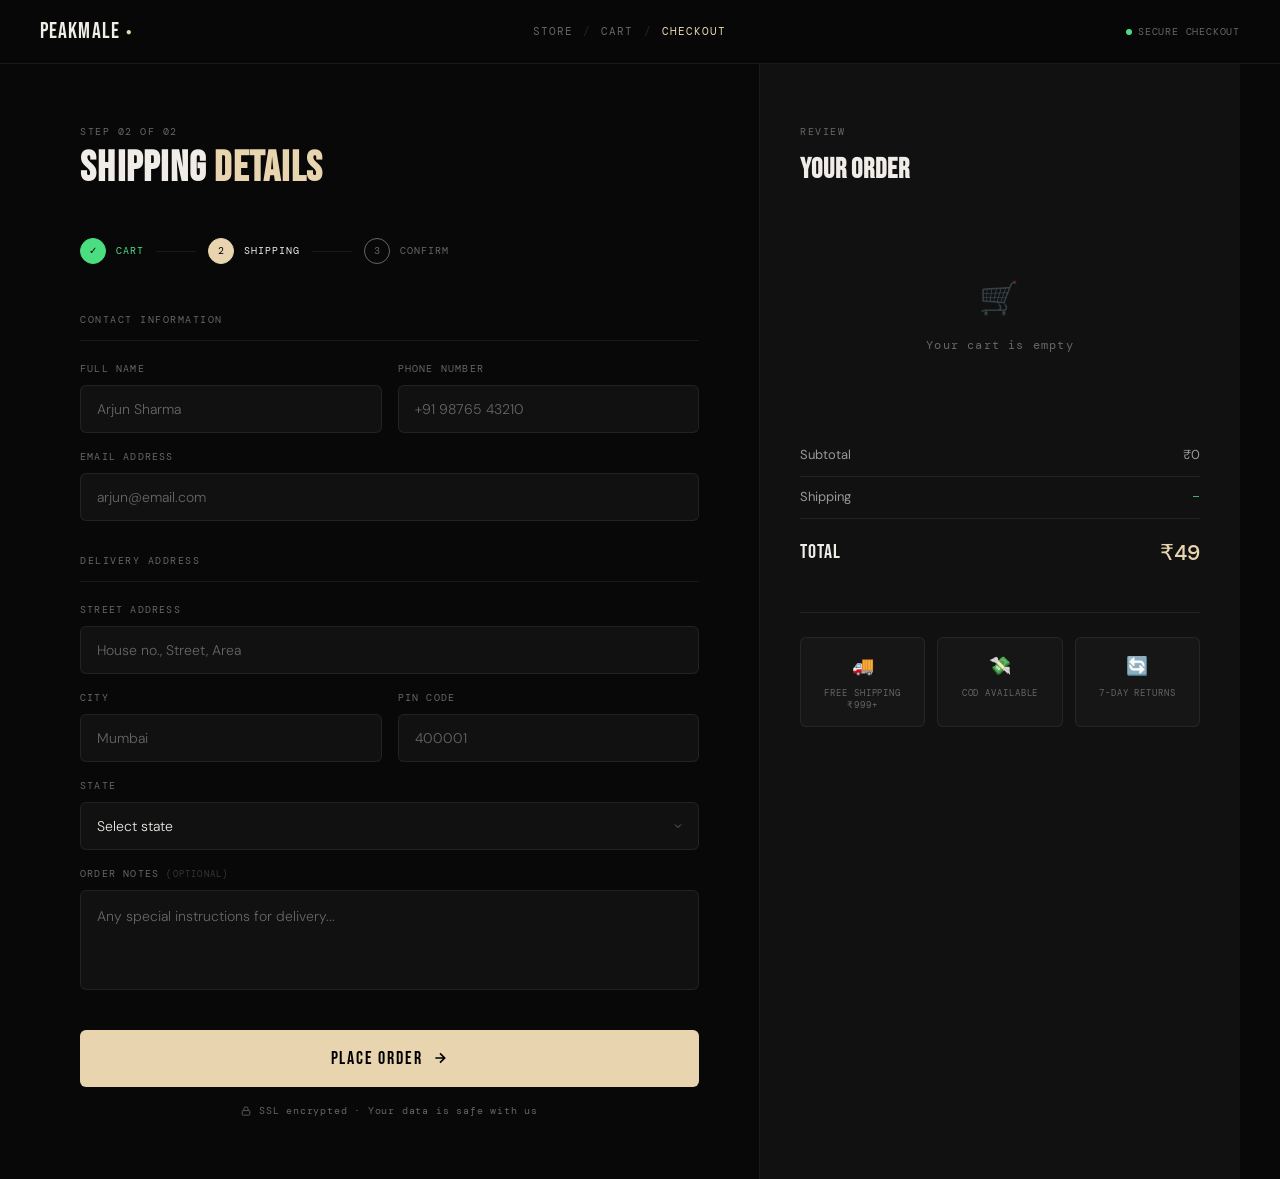
==== checkout.html @ fe7d2243 "Add files via upload" ====
<!DOCTYPE html>
<html lang="en">
<head>
<meta charset="UTF-8">
<meta name="viewport" content="width=device-width, initial-scale=1.0">
<title>Checkout | PEAKMALE</title>
<link rel="preconnect" href="https://fonts.googleapis.com">
<link rel="preconnect" href="https://fonts.gstatic.com" crossorigin>
<link href="https://fonts.googleapis.com/css2?family=Bebas+Neue&family=DM+Sans:wght@300;400;500&family=DM+Mono:wght@400;500&display=swap" rel="stylesheet">

<style>
  *, *::before, *::after { box-sizing: border-box; margin: 0; padding: 0; }

  :root {
    --bg: #080808;
    --surface: #111111;
    --surface-2: #161616;
    --border: rgba(255,255,255,0.07);
    --border-hover: rgba(255,255,255,0.15);
    --accent: #e8d5b0;
    --accent-dim: rgba(232,213,176,0.12);
    --text: #f0ede8;
    --text-muted: #666;
    --text-dim: #999;
    --success: #4ade80;
    --mono: 'DM Mono', monospace;
    --sans: 'DM Sans', sans-serif;
    --display: 'Bebas Neue', sans-serif;
  }

  html { scroll-behavior: smooth; }

  body {
    font-family: var(--sans);
    background: var(--bg);
    color: var(--text);
    min-height: 100vh;
    line-height: 1.6;
  }

  /* ── NAV ── */
  .nav {
    position: fixed;
    top: 0; left: 0; right: 0;
    z-index: 100;
    display: flex;
    align-items: center;
    justify-content: space-between;
    padding: 0 40px;
    height: 64px;
    border-bottom: 1px solid var(--border);
    background: rgba(8,8,8,0.9);
    backdrop-filter: blur(20px);
  }

  .nav-logo {
    font-family: var(--display);
    font-size: 22px;
    letter-spacing: 0.05em;
    color: var(--text);
    text-decoration: none;
    display: flex;
    align-items: center;
    gap: 6px;
  }

  .nav-logo span { color: var(--accent); font-size: 10px; }

  .nav-breadcrumb {
    font-family: var(--mono);
    font-size: 11px;
    color: var(--text-muted);
    letter-spacing: 0.1em;
    text-transform: uppercase;
    display: flex;
    align-items: center;
    gap: 10px;
  }

  .nav-breadcrumb a {
    color: var(--text-muted);
    text-decoration: none;
    transition: color 0.2s;
  }

  .nav-breadcrumb a:hover { color: var(--text); }
  .nav-breadcrumb .sep { opacity: 0.3; }
  .nav-breadcrumb .current { color: var(--accent); }

  .nav-secure {
    display: flex;
    align-items: center;
    gap: 6px;
    font-family: var(--mono);
    font-size: 10px;
    color: var(--text-muted);
    letter-spacing: 0.08em;
  }

  .secure-dot {
    width: 6px; height: 6px;
    border-radius: 50%;
    background: var(--success);
    animation: pulse-dot 2s infinite;
  }

  @keyframes pulse-dot {
    0%, 100% { opacity: 1; }
    50% { opacity: 0.4; }
  }

  /* ── LAYOUT ── */
  .page {
    min-height: 100vh;
    padding: 64px 0 0;
    display: grid;
    grid-template-columns: 1fr 480px;
    grid-template-rows: 1fr;
    max-width: 1200px;
    margin: 0 auto;
  }

  /* ── LEFT: FORM ── */
  .form-panel {
    padding: 60px 60px 60px 40px;
    border-right: 1px solid var(--border);
    animation: slideUp 0.5s ease both;
  }

  @keyframes slideUp {
    from { opacity: 0; transform: translateY(16px); }
    to   { opacity: 1; transform: translateY(0); }
  }

  .panel-eyebrow {
    font-family: var(--mono);
    font-size: 10px;
    letter-spacing: 0.15em;
    color: var(--text-muted);
    text-transform: uppercase;
    margin-bottom: 8px;
  }

  .panel-title {
    font-family: var(--display);
    font-size: 42px;
    letter-spacing: 0.03em;
    color: var(--text);
    margin-bottom: 48px;
    line-height: 1;
  }

  .panel-title span { color: var(--accent); }

  /* Steps */
  .steps {
    display: flex;
    align-items: center;
    gap: 0;
    margin-bottom: 48px;
  }

  .step {
    display: flex;
    align-items: center;
    gap: 10px;
    font-family: var(--mono);
    font-size: 10px;
    letter-spacing: 0.1em;
    color: var(--text-muted);
    text-transform: uppercase;
  }

  .step.active { color: var(--text); }
  .step.done { color: var(--success); }

  .step-num {
    width: 26px; height: 26px;
    border-radius: 50%;
    border: 1px solid currentColor;
    display: flex; align-items: center; justify-content: center;
    font-size: 10px;
    flex-shrink: 0;
    transition: all 0.3s;
  }

  .step.active .step-num {
    background: var(--accent);
    border-color: var(--accent);
    color: #000;
  }

  .step.done .step-num {
    background: var(--success);
    border-color: var(--success);
    color: #000;
  }

  .step-connector {
    width: 40px;
    height: 1px;
    background: var(--border);
    margin: 0 12px;
  }

  /* Form fields */
  .field-group {
    margin-bottom: 32px;
  }

  .field-group-title {
    font-family: var(--mono);
    font-size: 10px;
    letter-spacing: 0.15em;
    text-transform: uppercase;
    color: var(--text-muted);
    margin-bottom: 20px;
    padding-bottom: 12px;
    border-bottom: 1px solid var(--border);
  }

  .field-row {
    display: grid;
    grid-template-columns: 1fr 1fr;
    gap: 16px;
  }

  .field {
    position: relative;
    margin-bottom: 16px;
  }

  .field label {
    display: block;
    font-family: var(--mono);
    font-size: 10px;
    letter-spacing: 0.12em;
    text-transform: uppercase;
    color: var(--text-muted);
    margin-bottom: 8px;
    transition: color 0.2s;
  }

  .field:focus-within label { color: var(--accent); }

  .field input,
  .field textarea,
  .field select {
    width: 100%;
    padding: 14px 16px;
    background: var(--surface);
    border: 1px solid var(--border);
    border-radius: 6px;
    color: var(--text);
    font-family: var(--sans);
    font-size: 14px;
    font-weight: 300;
    outline: none;
    transition: border-color 0.2s, background 0.2s;
    -webkit-appearance: none;
    appearance: none;
  }

  .field input::placeholder,
  .field textarea::placeholder { color: var(--text-muted); }

  .field input:focus,
  .field textarea:focus,
  .field select:focus {
    border-color: var(--accent);
    background: var(--surface-2);
  }

  .field textarea {
    resize: none;
    height: 100px;
    line-height: 1.6;
  }

  .field select {
    background-image: url("data:image/svg+xml,%3Csvg xmlns='http://www.w3.org/2000/svg' width='12' height='12' fill='none' stroke='%23666' stroke-width='2' viewBox='0 0 24 24'%3E%3Cpath d='M6 9l6 6 6-6'/%3E%3C/svg%3E");
    background-repeat: no-repeat;
    background-position: right 14px center;
    cursor: pointer;
  }

  /* Hidden inputs */
  input[type="hidden"] { display: none; }

  /* Submit button */
  .submit-btn {
    width: 100%;
    padding: 18px;
    background: var(--accent);
    border: none;
    border-radius: 6px;
    color: #000;
    font-family: var(--display);
    font-size: 18px;
    letter-spacing: 0.1em;
    cursor: pointer;
    transition: opacity 0.2s, transform 0.15s;
    display: flex;
    align-items: center;
    justify-content: center;
    gap: 10px;
    margin-top: 8px;
  }

  .submit-btn:hover { opacity: 0.9; transform: translateY(-1px); }
  .submit-btn:active { transform: translateY(0); }

  .submit-btn svg { flex-shrink: 0; }

  .form-note {
    margin-top: 16px;
    text-align: center;
    font-family: var(--mono);
    font-size: 10px;
    color: var(--text-muted);
    letter-spacing: 0.08em;
    display: flex;
    align-items: center;
    justify-content: center;
    gap: 8px;
  }

  /* ── RIGHT: SUMMARY ── */
  .summary-panel {
    background: var(--surface);
    padding: 60px 40px;
    animation: slideUp 0.5s 0.1s ease both;
  }

  .summary-eyebrow {
    font-family: var(--mono);
    font-size: 10px;
    letter-spacing: 0.15em;
    color: var(--text-muted);
    text-transform: uppercase;
    margin-bottom: 8px;
  }

  .summary-heading {
    font-family: var(--display);
    font-size: 28px;
    letter-spacing: 0.03em;
    margin-bottom: 32px;
    color: var(--text);
  }

  /* Items */
  .order-items { margin-bottom: 32px; }

  .empty-cart {
    text-align: center;
    padding: 48px 0;
    color: var(--text-muted);
    font-family: var(--mono);
    font-size: 12px;
    letter-spacing: 0.1em;
  }

  .empty-cart .empty-icon {
    font-size: 32px;
    display: block;
    margin-bottom: 12px;
    opacity: 0.3;
  }

  .order-item {
    display: flex;
    align-items: center;
    gap: 14px;
    padding: 16px 0;
    border-bottom: 1px solid var(--border);
    animation: fadeIn 0.3s ease both;
  }

  @keyframes fadeIn {
    from { opacity: 0; }
    to { opacity: 1; }
  }

  .item-thumb {
    width: 48px; height: 48px;
    border-radius: 6px;
    background: var(--surface-2);
    border: 1px solid var(--border);
    display: flex;
    align-items: center;
    justify-content: center;
    font-size: 20px;
    flex-shrink: 0;
    overflow: hidden;
  }

  .item-thumb img { width: 100%; height: 100%; object-fit: cover; }

  .item-info { flex: 1; min-width: 0; }

  .item-name {
    font-size: 13px;
    font-weight: 500;
    color: var(--text);
    white-space: nowrap;
    overflow: hidden;
    text-overflow: ellipsis;
    margin-bottom: 2px;
  }

  .item-qty {
    font-family: var(--mono);
    font-size: 11px;
    color: var(--text-muted);
  }

  .item-price {
    font-family: var(--mono);
    font-size: 13px;
    color: var(--text);
    font-weight: 500;
    flex-shrink: 0;
  }

  /* Pricing breakdown */
  .price-breakdown {
    margin-bottom: 24px;
  }

  .price-row {
    display: flex;
    justify-content: space-between;
    align-items: center;
    padding: 10px 0;
    font-size: 13px;
    color: var(--text-dim);
    border-bottom: 1px solid var(--border);
  }

  .price-row:last-child { border-bottom: none; }

  .price-row.total {
    color: var(--text);
    font-weight: 500;
    padding-top: 16px;
  }

  .price-row.total .price-label {
    font-family: var(--display);
    font-size: 20px;
    letter-spacing: 0.05em;
  }

  .price-row.total .price-val {
    font-family: var(--mono);
    font-size: 22px;
    color: var(--accent);
  }

  .free-tag {
    font-family: var(--mono);
    font-size: 10px;
    color: var(--success);
    letter-spacing: 0.08em;
  }

  /* Trust badges */
  .trust-strip {
    display: grid;
    grid-template-columns: repeat(3, 1fr);
    gap: 12px;
    margin-top: 32px;
    padding-top: 24px;
    border-top: 1px solid var(--border);
  }

  .trust-item {
    text-align: center;
    padding: 14px 8px;
    border-radius: 6px;
    background: var(--surface-2);
    border: 1px solid var(--border);
  }

  .trust-icon {
    font-size: 18px;
    display: block;
    margin-bottom: 6px;
  }

  .trust-label {
    font-family: var(--mono);
    font-size: 9px;
    color: var(--text-muted);
    letter-spacing: 0.1em;
    text-transform: uppercase;
    line-height: 1.4;
  }

  /* Scrollbar */
  ::-webkit-scrollbar { width: 4px; }
  ::-webkit-scrollbar-track { background: transparent; }
  ::-webkit-scrollbar-thumb { background: var(--border-hover); border-radius: 2px; }

  /* ── RESPONSIVE ── */
  @media (max-width: 900px) {
    .page {
      grid-template-columns: 1fr;
      grid-template-rows: auto auto;
    }

    .form-panel {
      padding: 40px 24px;
      border-right: none;
      border-bottom: 1px solid var(--border);
    }

    .summary-panel {
      padding: 40px 24px;
    }

    .nav { padding: 0 24px; }
    .nav-breadcrumb { display: none; }
  }

  @media (max-width: 480px) {
    .field-row { grid-template-columns: 1fr; }
    .panel-title { font-size: 32px; }
    .trust-strip { grid-template-columns: repeat(3, 1fr); gap: 8px; }
  }
</style>
</head>

<body>

<!-- NAV -->
<nav class="nav">
  <a href="index.html" class="nav-logo">PEAKMALE <span>●</span></a>

  <div class="nav-breadcrumb">
    <a href="index.html">Store</a>
    <span class="sep">/</span>
    <a href="#">Cart</a>
    <span class="sep">/</span>
    <span class="current">Checkout</span>
  </div>

  <div class="nav-secure">
    <div class="secure-dot"></div>
    SECURE CHECKOUT
  </div>
</nav>

<!-- PAGE -->
<div class="page">

  <!-- FORM PANEL -->
  <div class="form-panel">

    <div class="panel-eyebrow">Step 02 of 02</div>
    <h1 class="panel-title">SHIPPING <span>DETAILS</span></h1>

    <!-- Steps indicator -->
    <div class="steps">
      <div class="step done">
        <div class="step-num">✓</div>
        <span>Cart</span>
      </div>
      <div class="step-connector"></div>
      <div class="step active">
        <div class="step-num">2</div>
        <span>Shipping</span>
      </div>
      <div class="step-connector"></div>
      <div class="step">
        <div class="step-num">3</div>
        <span>Confirm</span>
      </div>
    </div>

    <form action="https://formspree.io/f/xzdjdejd" method="POST">

      <!-- Contact -->
      <div class="field-group">
        <div class="field-group-title">Contact Information</div>

        <div class="field-row">
          <div class="field">
            <label for="name">Full Name</label>
            <input type="text" id="name" name="name" placeholder="Arjun Sharma" required>
          </div>
          <div class="field">
            <label for="phone">Phone Number</label>
            <input type="tel" id="phone" name="phone" placeholder="+91 98765 43210" required>
          </div>
        </div>

        <div class="field">
          <label for="email">Email Address</label>
          <input type="email" id="email" name="email" placeholder="arjun@email.com" required>
        </div>
      </div>

      <!-- Shipping -->
      <div class="field-group">
        <div class="field-group-title">Delivery Address</div>

        <div class="field">
          <label for="address">Street Address</label>
          <input type="text" id="address" name="address_line" placeholder="House no., Street, Area" required>
        </div>

        <div class="field-row">
          <div class="field">
            <label for="city">City</label>
            <input type="text" id="city" name="city" placeholder="Mumbai" required>
          </div>
          <div class="field">
            <label for="pincode">PIN Code</label>
            <input type="text" id="pincode" name="pincode" placeholder="400001" maxlength="6" required>
          </div>
        </div>

        <div class="field">
          <label for="state">State</label>
          <select id="state" name="state" required>
            <option value="" disabled selected>Select state</option>
            <option>Andhra Pradesh</option><option>Arunachal Pradesh</option>
            <option>Assam</option><option>Bihar</option><option>Chhattisgarh</option>
            <option>Goa</option><option>Gujarat</option><option>Haryana</option>
            <option>Himachal Pradesh</option><option>Jharkhand</option>
            <option>Karnataka</option><option>Kerala</option><option>Madhya Pradesh</option>
            <option>Maharashtra</option><option>Manipur</option><option>Meghalaya</option>
            <option>Mizoram</option><option>Nagaland</option><option>Odisha</option>
            <option>Punjab</option><option>Rajasthan</option><option>Sikkim</option>
            <option>Tamil Nadu</option><option>Telangana</option><option>Tripura</option>
            <option>Uttar Pradesh</option><option>Uttarakhand</option>
            <option>West Bengal</option><option>Delhi</option>
          </select>
        </div>

        <div class="field">
          <label for="notes">Order Notes <span style="font-size:9px;opacity:0.5">(Optional)</span></label>
          <textarea id="notes" name="notes" placeholder="Any special instructions for delivery..."></textarea>
        </div>
      </div>

      <!-- Hidden order data -->
      <input type="hidden" name="order" id="orderData">
      <input type="hidden" name="total" id="orderTotal">

      <button type="submit" class="submit-btn">
        Place Order
        <svg width="16" height="16" viewBox="0 0 24 24" fill="none" stroke="currentColor" stroke-width="2.5">
          <path d="M5 12h14M12 5l7 7-7 7"/>
        </svg>
      </button>

      <p class="form-note">
        <svg width="10" height="10" viewBox="0 0 24 24" fill="none" stroke="currentColor" stroke-width="2">
          <rect x="3" y="11" width="18" height="11" rx="2"/><path d="M7 11V7a5 5 0 0110 0v4"/>
        </svg>
        SSL encrypted · Your data is safe with us
      </p>

    </form>
  </div>

  <!-- SUMMARY PANEL -->
  <div class="summary-panel">

    <div class="summary-eyebrow">Review</div>
    <h2 class="summary-heading">YOUR ORDER</h2>

    <div class="order-items" id="orderItems">
      <div class="empty-cart">
        <span class="empty-icon">🛒</span>
        Loading your items...
      </div>
    </div>

    <div class="price-breakdown">
      <div class="price-row">
        <span class="price-label">Subtotal</span>
        <span class="price-val" id="subtotalPrice">₹0</span>
      </div>
      <div class="price-row">
        <span class="price-label">Shipping</span>
        <span class="free-tag" id="shippingLabel">—</span>
      </div>
      <div class="price-row total">
        <span class="price-label">TOTAL</span>
        <span class="price-val" id="totalPrice">₹0</span>
      </div>
    </div>

    <div class="trust-strip">
      <div class="trust-item">
        <span class="trust-icon">🚚</span>
        <div class="trust-label">Free Shipping ₹999+</div>
      </div>
      <div class="trust-item">
        <span class="trust-icon">💸</span>
        <div class="trust-label">COD Available</div>
      </div>
      <div class="trust-item">
        <span class="trust-icon">🔄</span>
        <div class="trust-label">7-Day Returns</div>
      </div>
    </div>

  </div>
</div>


<script>
  const cart = JSON.parse(localStorage.getItem("peakmale_cart")) || [];

  const orderItemsEl = document.getElementById("orderItems");
  const subtotalPriceEl = document.getElementById("subtotalPrice");
  const totalPriceEl = document.getElementById("totalPrice");
  const shippingLabelEl = document.getElementById("shippingLabel");

  const EMOJIS = { gaming: "⚔️", cars: "🏎️", default: "📦" };

  let orderText = "";
  let total = 0;

  if (cart.length === 0) {
    orderItemsEl.innerHTML = `
      <div class="empty-cart">
        <span class="empty-icon">🛒</span>
        Your cart is empty
      </div>`;
  } else {
    orderItemsEl.innerHTML = "";

    cart.forEach((item, i) => {
      const itemTotal = item.price * item.qty;
      total += itemTotal;
      orderText += `${item.name} x ${item.qty} — ₹${itemTotal}\n`;

      const div = document.createElement("div");
      div.className = "order-item";
      div.style.animationDelay = `${i * 0.06}s`;

      const emoji = EMOJIS[item.category] || EMOJIS.default;

      div.innerHTML = `
        <div class="item-thumb">${emoji}</div>
        <div class="item-info">
          <div class="item-name">${item.name}</div>
          <div class="item-qty">Qty: ${item.qty}</div>
        </div>
        <div class="item-price">₹${itemTotal.toLocaleString('en-IN')}</div>
      `;

      orderItemsEl.appendChild(div);
    });
  }

  const fmtINR = n => n.toLocaleString('en-IN');
  const shipping = total >= 999 ? 0 : 49;

  subtotalPriceEl.textContent = `₹${fmtINR(total)}`;
  totalPriceEl.textContent = `₹${fmtINR(total + shipping)}`;

  if (total === 0) {
    shippingLabelEl.textContent = "—";
  } else if (shipping === 0) {
    shippingLabelEl.textContent = "FREE";
    shippingLabelEl.style.color = "var(--success)";
  } else {
    shippingLabelEl.textContent = `₹${shipping}`;
    shippingLabelEl.style.color = "var(--text-dim)";
    shippingLabelEl.classList.remove("free-tag");
    shippingLabelEl.style.fontSize = "13px";
  }

  document.getElementById("orderData").value = orderText;
  document.getElementById("orderTotal").value = `₹${fmtINR(total + shipping)}`;
</script>

</body>
</html>
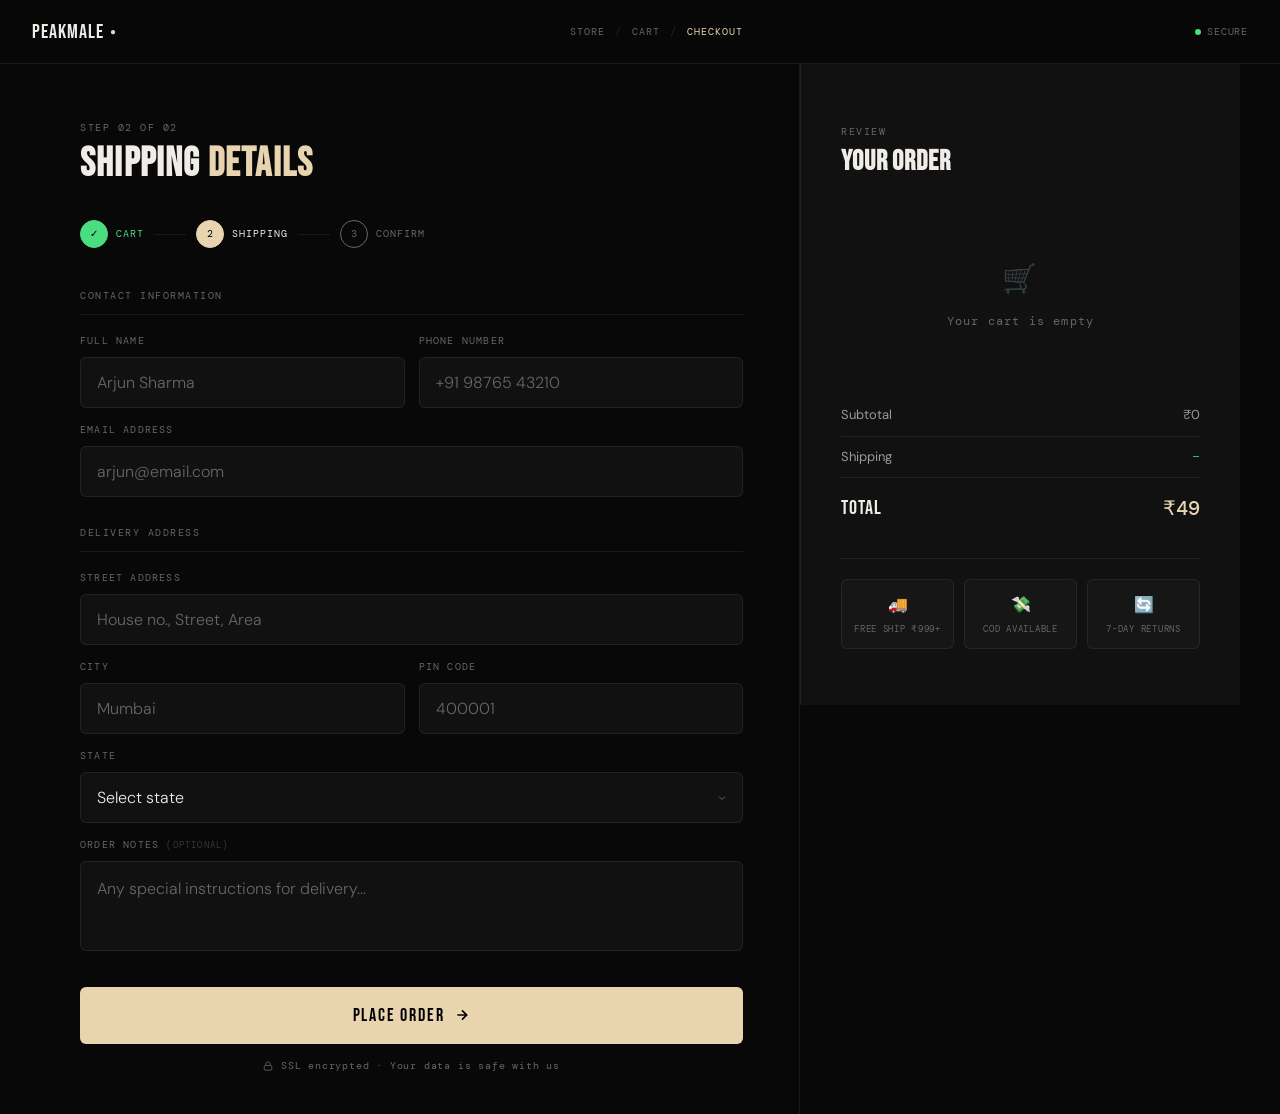
==== commit c8cdd7e5: "mobile-opt" ====
--- a/checkout.html
+++ b/checkout.html
@@ -1,535 +1,619 @@
 <!DOCTYPE html>
 <html lang="en">
 <head>
-<meta charset="UTF-8">
-<meta name="viewport" content="width=device-width, initial-scale=1.0">
-<title>Checkout | PEAKMALE</title>
-<link rel="preconnect" href="https://fonts.googleapis.com">
-<link rel="preconnect" href="https://fonts.gstatic.com" crossorigin>
-<link href="https://fonts.googleapis.com/css2?family=Bebas+Neue&family=DM+Sans:wght@300;400;500&family=DM+Mono:wght@400;500&display=swap" rel="stylesheet">
-
-<style>
-  *, *::before, *::after { box-sizing: border-box; margin: 0; padding: 0; }
-
-  :root {
-    --bg: #080808;
-    --surface: #111111;
-    --surface-2: #161616;
-    --border: rgba(255,255,255,0.07);
-    --border-hover: rgba(255,255,255,0.15);
-    --accent: #e8d5b0;
-    --accent-dim: rgba(232,213,176,0.12);
-    --text: #f0ede8;
-    --text-muted: #666;
-    --text-dim: #999;
-    --success: #4ade80;
-    --mono: 'DM Mono', monospace;
-    --sans: 'DM Sans', sans-serif;
-    --display: 'Bebas Neue', sans-serif;
-  }
-
-  html { scroll-behavior: smooth; }
-
-  body {
-    font-family: var(--sans);
-    background: var(--bg);
-    color: var(--text);
-    min-height: 100vh;
-    line-height: 1.6;
-  }
-
-  /* ── NAV ── */
-  .nav {
-    position: fixed;
-    top: 0; left: 0; right: 0;
-    z-index: 100;
-    display: flex;
-    align-items: center;
-    justify-content: space-between;
-    padding: 0 40px;
-    height: 64px;
-    border-bottom: 1px solid var(--border);
-    background: rgba(8,8,8,0.9);
-    backdrop-filter: blur(20px);
-  }
-
-  .nav-logo {
-    font-family: var(--display);
-    font-size: 22px;
-    letter-spacing: 0.05em;
-    color: var(--text);
-    text-decoration: none;
-    display: flex;
-    align-items: center;
-    gap: 6px;
-  }
-
-  .nav-logo span { color: var(--accent); font-size: 10px; }
-
-  .nav-breadcrumb {
-    font-family: var(--mono);
-    font-size: 11px;
-    color: var(--text-muted);
-    letter-spacing: 0.1em;
-    text-transform: uppercase;
-    display: flex;
-    align-items: center;
-    gap: 10px;
-  }
-
-  .nav-breadcrumb a {
-    color: var(--text-muted);
-    text-decoration: none;
-    transition: color 0.2s;
-  }
-
-  .nav-breadcrumb a:hover { color: var(--text); }
-  .nav-breadcrumb .sep { opacity: 0.3; }
-  .nav-breadcrumb .current { color: var(--accent); }
-
-  .nav-secure {
-    display: flex;
-    align-items: center;
-    gap: 6px;
-    font-family: var(--mono);
-    font-size: 10px;
-    color: var(--text-muted);
-    letter-spacing: 0.08em;
-  }
-
-  .secure-dot {
-    width: 6px; height: 6px;
-    border-radius: 50%;
-    background: var(--success);
-    animation: pulse-dot 2s infinite;
-  }
-
-  @keyframes pulse-dot {
-    0%, 100% { opacity: 1; }
-    50% { opacity: 0.4; }
-  }
-
-  /* ── LAYOUT ── */
-  .page {
-    min-height: 100vh;
-    padding: 64px 0 0;
-    display: grid;
-    grid-template-columns: 1fr 480px;
-    grid-template-rows: 1fr;
-    max-width: 1200px;
-    margin: 0 auto;
-  }
-
-  /* ── LEFT: FORM ── */
-  .form-panel {
-    padding: 60px 60px 60px 40px;
-    border-right: 1px solid var(--border);
-    animation: slideUp 0.5s ease both;
-  }
-
-  @keyframes slideUp {
-    from { opacity: 0; transform: translateY(16px); }
-    to   { opacity: 1; transform: translateY(0); }
-  }
-
-  .panel-eyebrow {
-    font-family: var(--mono);
-    font-size: 10px;
-    letter-spacing: 0.15em;
-    color: var(--text-muted);
-    text-transform: uppercase;
-    margin-bottom: 8px;
-  }
-
-  .panel-title {
-    font-family: var(--display);
-    font-size: 42px;
-    letter-spacing: 0.03em;
-    color: var(--text);
-    margin-bottom: 48px;
-    line-height: 1;
-  }
-
-  .panel-title span { color: var(--accent); }
-
-  /* Steps */
-  .steps {
-    display: flex;
-    align-items: center;
-    gap: 0;
-    margin-bottom: 48px;
-  }
-
-  .step {
-    display: flex;
-    align-items: center;
-    gap: 10px;
-    font-family: var(--mono);
-    font-size: 10px;
-    letter-spacing: 0.1em;
-    color: var(--text-muted);
-    text-transform: uppercase;
-  }
-
-  .step.active { color: var(--text); }
-  .step.done { color: var(--success); }
-
-  .step-num {
-    width: 26px; height: 26px;
-    border-radius: 50%;
-    border: 1px solid currentColor;
-    display: flex; align-items: center; justify-content: center;
-    font-size: 10px;
-    flex-shrink: 0;
-    transition: all 0.3s;
-  }
-
-  .step.active .step-num {
-    background: var(--accent);
-    border-color: var(--accent);
-    color: #000;
-  }
-
-  .step.done .step-num {
-    background: var(--success);
-    border-color: var(--success);
-    color: #000;
-  }
-
-  .step-connector {
-    width: 40px;
-    height: 1px;
-    background: var(--border);
-    margin: 0 12px;
-  }
-
-  /* Form fields */
-  .field-group {
-    margin-bottom: 32px;
-  }
-
-  .field-group-title {
-    font-family: var(--mono);
-    font-size: 10px;
-    letter-spacing: 0.15em;
-    text-transform: uppercase;
-    color: var(--text-muted);
-    margin-bottom: 20px;
-    padding-bottom: 12px;
-    border-bottom: 1px solid var(--border);
-  }
-
-  .field-row {
-    display: grid;
-    grid-template-columns: 1fr 1fr;
-    gap: 16px;
-  }
-
-  .field {
-    position: relative;
-    margin-bottom: 16px;
-  }
-
-  .field label {
-    display: block;
-    font-family: var(--mono);
-    font-size: 10px;
-    letter-spacing: 0.12em;
-    text-transform: uppercase;
-    color: var(--text-muted);
-    margin-bottom: 8px;
-    transition: color 0.2s;
-  }
-
-  .field:focus-within label { color: var(--accent); }
-
-  .field input,
-  .field textarea,
-  .field select {
-    width: 100%;
-    padding: 14px 16px;
-    background: var(--surface);
-    border: 1px solid var(--border);
-    border-radius: 6px;
-    color: var(--text);
-    font-family: var(--sans);
-    font-size: 14px;
-    font-weight: 300;
-    outline: none;
-    transition: border-color 0.2s, background 0.2s;
-    -webkit-appearance: none;
-    appearance: none;
-  }
-
-  .field input::placeholder,
-  .field textarea::placeholder { color: var(--text-muted); }
-
-  .field input:focus,
-  .field textarea:focus,
-  .field select:focus {
-    border-color: var(--accent);
-    background: var(--surface-2);
-  }
-
-  .field textarea {
-    resize: none;
-    height: 100px;
-    line-height: 1.6;
-  }
-
-  .field select {
-    background-image: url("data:image/svg+xml,%3Csvg xmlns='http://www.w3.org/2000/svg' width='12' height='12' fill='none' stroke='%23666' stroke-width='2' viewBox='0 0 24 24'%3E%3Cpath d='M6 9l6 6 6-6'/%3E%3C/svg%3E");
-    background-repeat: no-repeat;
-    background-position: right 14px center;
-    cursor: pointer;
-  }
-
-  /* Hidden inputs */
-  input[type="hidden"] { display: none; }
-
-  /* Submit button */
-  .submit-btn {
-    width: 100%;
-    padding: 18px;
-    background: var(--accent);
-    border: none;
-    border-radius: 6px;
-    color: #000;
-    font-family: var(--display);
-    font-size: 18px;
-    letter-spacing: 0.1em;
-    cursor: pointer;
-    transition: opacity 0.2s, transform 0.15s;
-    display: flex;
-    align-items: center;
-    justify-content: center;
-    gap: 10px;
-    margin-top: 8px;
-  }
-
-  .submit-btn:hover { opacity: 0.9; transform: translateY(-1px); }
-  .submit-btn:active { transform: translateY(0); }
-
-  .submit-btn svg { flex-shrink: 0; }
-
-  .form-note {
-    margin-top: 16px;
-    text-align: center;
-    font-family: var(--mono);
-    font-size: 10px;
-    color: var(--text-muted);
-    letter-spacing: 0.08em;
-    display: flex;
-    align-items: center;
-    justify-content: center;
-    gap: 8px;
-  }
-
-  /* ── RIGHT: SUMMARY ── */
-  .summary-panel {
-    background: var(--surface);
-    padding: 60px 40px;
-    animation: slideUp 0.5s 0.1s ease both;
-  }
-
-  .summary-eyebrow {
-    font-family: var(--mono);
-    font-size: 10px;
-    letter-spacing: 0.15em;
-    color: var(--text-muted);
-    text-transform: uppercase;
-    margin-bottom: 8px;
-  }
-
-  .summary-heading {
-    font-family: var(--display);
-    font-size: 28px;
-    letter-spacing: 0.03em;
-    margin-bottom: 32px;
-    color: var(--text);
-  }
-
-  /* Items */
-  .order-items { margin-bottom: 32px; }
-
-  .empty-cart {
-    text-align: center;
-    padding: 48px 0;
-    color: var(--text-muted);
-    font-family: var(--mono);
-    font-size: 12px;
-    letter-spacing: 0.1em;
-  }
-
-  .empty-cart .empty-icon {
-    font-size: 32px;
-    display: block;
-    margin-bottom: 12px;
-    opacity: 0.3;
-  }
-
-  .order-item {
-    display: flex;
-    align-items: center;
-    gap: 14px;
-    padding: 16px 0;
-    border-bottom: 1px solid var(--border);
-    animation: fadeIn 0.3s ease both;
-  }
-
-  @keyframes fadeIn {
-    from { opacity: 0; }
-    to { opacity: 1; }
-  }
-
-  .item-thumb {
-    width: 48px; height: 48px;
-    border-radius: 6px;
-    background: var(--surface-2);
-    border: 1px solid var(--border);
-    display: flex;
-    align-items: center;
-    justify-content: center;
-    font-size: 20px;
-    flex-shrink: 0;
-    overflow: hidden;
-  }
-
-  .item-thumb img { width: 100%; height: 100%; object-fit: cover; }
-
-  .item-info { flex: 1; min-width: 0; }
-
-  .item-name {
-    font-size: 13px;
-    font-weight: 500;
-    color: var(--text);
-    white-space: nowrap;
-    overflow: hidden;
-    text-overflow: ellipsis;
-    margin-bottom: 2px;
-  }
-
-  .item-qty {
-    font-family: var(--mono);
-    font-size: 11px;
-    color: var(--text-muted);
-  }
-
-  .item-price {
-    font-family: var(--mono);
-    font-size: 13px;
-    color: var(--text);
-    font-weight: 500;
-    flex-shrink: 0;
-  }
-
-  /* Pricing breakdown */
-  .price-breakdown {
-    margin-bottom: 24px;
-  }
-
-  .price-row {
-    display: flex;
-    justify-content: space-between;
-    align-items: center;
-    padding: 10px 0;
-    font-size: 13px;
-    color: var(--text-dim);
-    border-bottom: 1px solid var(--border);
-  }
-
-  .price-row:last-child { border-bottom: none; }
-
-  .price-row.total {
-    color: var(--text);
-    font-weight: 500;
-    padding-top: 16px;
-  }
-
-  .price-row.total .price-label {
-    font-family: var(--display);
-    font-size: 20px;
-    letter-spacing: 0.05em;
-  }
-
-  .price-row.total .price-val {
-    font-family: var(--mono);
-    font-size: 22px;
-    color: var(--accent);
-  }
-
-  .free-tag {
-    font-family: var(--mono);
-    font-size: 10px;
-    color: var(--success);
-    letter-spacing: 0.08em;
-  }
-
-  /* Trust badges */
-  .trust-strip {
-    display: grid;
-    grid-template-columns: repeat(3, 1fr);
-    gap: 12px;
-    margin-top: 32px;
-    padding-top: 24px;
-    border-top: 1px solid var(--border);
-  }
-
-  .trust-item {
-    text-align: center;
-    padding: 14px 8px;
-    border-radius: 6px;
-    background: var(--surface-2);
-    border: 1px solid var(--border);
-  }
-
-  .trust-icon {
-    font-size: 18px;
-    display: block;
-    margin-bottom: 6px;
-  }
-
-  .trust-label {
-    font-family: var(--mono);
-    font-size: 9px;
-    color: var(--text-muted);
-    letter-spacing: 0.1em;
-    text-transform: uppercase;
-    line-height: 1.4;
-  }
-
-  /* Scrollbar */
-  ::-webkit-scrollbar { width: 4px; }
-  ::-webkit-scrollbar-track { background: transparent; }
-  ::-webkit-scrollbar-thumb { background: var(--border-hover); border-radius: 2px; }
-
-  /* ── RESPONSIVE ── */
-  @media (max-width: 900px) {
+  <meta charset="UTF-8" />
+  <meta name="viewport" content="width=device-width, initial-scale=1.0" />
+  <title>Checkout | PEAKMALE</title>
+  <link rel="preconnect" href="https://fonts.googleapis.com" />
+  <link rel="preconnect" href="https://fonts.gstatic.com" crossorigin />
+  <link href="https://fonts.googleapis.com/css2?family=Bebas+Neue&family=DM+Sans:wght@300;400;500&family=DM+Mono:wght@400;500&display=swap" rel="stylesheet" />
+
+  <style>
+    *, *::before, *::after { box-sizing: border-box; margin: 0; padding: 0; }
+
+    :root {
+      --bg: #080808;
+      --surface: #111111;
+      --surface-2: #161616;
+      --border: rgba(255,255,255,0.07);
+      --border-hover: rgba(255,255,255,0.15);
+      --accent: #e8d5b0;
+      --accent-dim: rgba(232,213,176,0.12);
+      --text: #f0ede8;
+      --text-muted: #666;
+      --text-dim: #999;
+      --success: #4ade80;
+      --mono: 'DM Mono', monospace;
+      --sans: 'DM Sans', sans-serif;
+      --display: 'Bebas Neue', sans-serif;
+      --touch: 48px;
+    }
+
+    html { scroll-behavior: smooth; }
+
+    body {
+      font-family: var(--sans);
+      background: var(--bg);
+      color: var(--text);
+      min-height: 100vh;
+      line-height: 1.6;
+      -webkit-font-smoothing: antialiased;
+    }
+
+    /* ── NAV ── */
+    .nav {
+      position: sticky;
+      top: 0;
+      z-index: 100;
+      display: flex;
+      align-items: center;
+      justify-content: space-between;
+      padding: 0 16px;
+      height: 56px;
+      border-bottom: 1px solid var(--border);
+      background: rgba(8,8,8,0.95);
+      backdrop-filter: blur(20px);
+      -webkit-backdrop-filter: blur(20px);
+    }
+
+    @media (min-width: 600px) {
+      .nav { padding: 0 32px; height: 64px; }
+    }
+
+    .nav-logo {
+      font-family: var(--display);
+      font-size: 20px;
+      letter-spacing: 0.05em;
+      color: var(--text);
+      text-decoration: none;
+      display: flex;
+      align-items: center;
+      gap: 6px;
+    }
+
+    .nav-logo span { color: var(--accent); font-size: 10px; }
+
+    .nav-breadcrumb {
+      font-family: var(--mono);
+      font-size: 10px;
+      color: var(--text-muted);
+      letter-spacing: 0.1em;
+      text-transform: uppercase;
+      display: none;
+      align-items: center;
+      gap: 10px;
+    }
+
+    @media (min-width: 600px) {
+      .nav-breadcrumb { display: flex; }
+    }
+
+    .nav-breadcrumb a {
+      color: var(--text-muted);
+      text-decoration: none;
+      transition: color 0.2s;
+    }
+
+    .nav-breadcrumb a:hover { color: var(--text); }
+    .nav-breadcrumb .sep { opacity: 0.3; }
+    .nav-breadcrumb .current { color: var(--accent); }
+
+    .nav-secure {
+      display: flex;
+      align-items: center;
+      gap: 6px;
+      font-family: var(--mono);
+      font-size: 10px;
+      color: var(--text-muted);
+      letter-spacing: 0.08em;
+    }
+
+    .secure-dot {
+      width: 6px; height: 6px;
+      border-radius: 50%;
+      background: var(--success);
+      animation: pulse-dot 2s infinite;
+      flex-shrink: 0;
+    }
+
+    @keyframes pulse-dot {
+      0%, 100% { opacity: 1; }
+      50% { opacity: 0.4; }
+    }
+
+    /* ── LAYOUT ── */
+    /* Mobile: stacked (summary first, then form) */
     .page {
+      display: flex;
+      flex-direction: column-reverse; /* form on top visually via reverse */
+    }
+
+    @media (min-width: 900px) {
+      .page {
+        display: grid;
+        grid-template-columns: 1fr 440px;
+        flex-direction: unset;
+        max-width: 1200px;
+        margin: 0 auto;
+        min-height: calc(100vh - 56px);
+      }
+    }
+
+    /* ── LEFT: FORM ── */
+    .form-panel {
+      padding: 32px 16px 40px;
+      animation: slideUp 0.5s ease both;
+    }
+
+    @media (min-width: 600px) {
+      .form-panel { padding: 40px 32px; }
+    }
+
+    @media (min-width: 900px) {
+      .form-panel {
+        padding: 56px 56px 56px 40px;
+        border-right: 1px solid var(--border);
+      }
+    }
+
+    @keyframes slideUp {
+      from { opacity: 0; transform: translateY(16px); }
+      to   { opacity: 1; transform: translateY(0); }
+    }
+
+    .panel-eyebrow {
+      font-family: var(--mono);
+      font-size: 10px;
+      letter-spacing: 0.15em;
+      color: var(--text-muted);
+      text-transform: uppercase;
+      margin-bottom: 8px;
+    }
+
+    .panel-title {
+      font-family: var(--display);
+      font-size: 32px;
+      letter-spacing: 0.03em;
+      color: var(--text);
+      margin-bottom: 36px;
+      line-height: 1;
+    }
+
+    @media (min-width: 480px) {
+      .panel-title { font-size: 40px; }
+    }
+
+    .panel-title span { color: var(--accent); }
+
+    /* Steps */
+    .steps {
+      display: flex;
+      align-items: center;
+      margin-bottom: 36px;
+      overflow-x: auto;
+      -webkit-overflow-scrolling: touch;
+      scrollbar-width: none;
+      padding-bottom: 4px;
+    }
+
+    .steps::-webkit-scrollbar { display: none; }
+
+    .step {
+      display: flex;
+      align-items: center;
+      gap: 8px;
+      font-family: var(--mono);
+      font-size: 10px;
+      letter-spacing: 0.1em;
+      color: var(--text-muted);
+      text-transform: uppercase;
+      white-space: nowrap;
+    }
+
+    .step.active { color: var(--text); }
+    .step.done   { color: var(--success); }
+
+    .step-num {
+      width: 28px; height: 28px;
+      border-radius: 50%;
+      border: 1px solid currentColor;
+      display: flex; align-items: center; justify-content: center;
+      font-size: 10px;
+      flex-shrink: 0;
+      transition: all 0.3s;
+    }
+
+    .step.active .step-num { background: var(--accent); border-color: var(--accent); color: #000; }
+    .step.done   .step-num { background: var(--success); border-color: var(--success); color: #000; }
+
+    .step-connector {
+      width: 32px; height: 1px;
+      background: var(--border);
+      margin: 0 10px;
+      flex-shrink: 0;
+    }
+
+    /* Form fields */
+    .field-group { margin-bottom: 28px; }
+
+    .field-group-title {
+      font-family: var(--mono);
+      font-size: 10px;
+      letter-spacing: 0.15em;
+      text-transform: uppercase;
+      color: var(--text-muted);
+      margin-bottom: 18px;
+      padding-bottom: 10px;
+      border-bottom: 1px solid var(--border);
+    }
+
+    .field-row {
+      display: grid;
       grid-template-columns: 1fr;
-      grid-template-rows: auto auto;
-    }
-
-    .form-panel {
-      padding: 40px 24px;
-      border-right: none;
+      gap: 0;
+    }
+
+    @media (min-width: 480px) {
+      .field-row { grid-template-columns: 1fr 1fr; gap: 14px; }
+    }
+
+    .field {
+      position: relative;
+      margin-bottom: 14px;
+    }
+
+    .field label {
+      display: block;
+      font-family: var(--mono);
+      font-size: 10px;
+      letter-spacing: 0.12em;
+      text-transform: uppercase;
+      color: var(--text-muted);
+      margin-bottom: 8px;
+      transition: color 0.2s;
+    }
+
+    .field:focus-within label { color: var(--accent); }
+
+    .field input,
+    .field textarea,
+    .field select {
+      width: 100%;
+      padding: 14px 16px;
+      background: var(--surface);
+      border: 1px solid var(--border);
+      border-radius: 6px;
+      color: var(--text);
+      font-family: var(--sans);
+      font-size: 16px; /* prevents zoom on iOS */
+      font-weight: 300;
+      outline: none;
+      transition: border-color 0.2s, background 0.2s;
+      -webkit-appearance: none;
+      appearance: none;
+      min-height: var(--touch);
+    }
+
+    .field input::placeholder,
+    .field textarea::placeholder { color: var(--text-muted); }
+
+    .field input:focus,
+    .field textarea:focus,
+    .field select:focus {
+      border-color: var(--accent);
+      background: var(--surface-2);
+    }
+
+    .field textarea {
+      resize: none;
+      height: 90px;
+      line-height: 1.6;
+      min-height: 90px;
+    }
+
+    .field select {
+      background-image: url("data:image/svg+xml,%3Csvg xmlns='http://www.w3.org/2000/svg' width='12' height='12' fill='none' stroke='%23666' stroke-width='2' viewBox='0 0 24 24'%3E%3Cpath d='M6 9l6 6 6-6'/%3E%3C/svg%3E");
+      background-repeat: no-repeat;
+      background-position: right 14px center;
+      cursor: pointer;
+      padding-right: 36px;
+    }
+
+    input[type="hidden"] { display: none; }
+
+    /* Submit button */
+    .submit-btn {
+      width: 100%;
+      padding: 18px;
+      background: var(--accent);
+      border: none;
+      border-radius: 6px;
+      color: #000;
+      font-family: var(--display);
+      font-size: 18px;
+      letter-spacing: 0.1em;
+      cursor: pointer;
+      transition: opacity 0.2s, transform 0.15s;
+      display: flex;
+      align-items: center;
+      justify-content: center;
+      gap: 10px;
+      margin-top: 8px;
+      min-height: 56px;
+      -webkit-tap-highlight-color: transparent;
+    }
+
+    .submit-btn:hover { opacity: 0.9; transform: translateY(-1px); }
+    .submit-btn:active { transform: translateY(0); opacity: 0.85; }
+    .submit-btn svg { flex-shrink: 0; }
+
+    .form-note {
+      margin-top: 14px;
+      text-align: center;
+      font-family: var(--mono);
+      font-size: 10px;
+      color: var(--text-muted);
+      letter-spacing: 0.08em;
+      display: flex;
+      align-items: center;
+      justify-content: center;
+      gap: 8px;
+    }
+
+    /* ── RIGHT: SUMMARY ── */
+    .summary-panel {
+      background: var(--surface);
+      padding: 24px 16px;
       border-bottom: 1px solid var(--border);
-    }
-
-    .summary-panel {
-      padding: 40px 24px;
-    }
-
-    .nav { padding: 0 24px; }
-    .nav-breadcrumb { display: none; }
-  }
-
-  @media (max-width: 480px) {
-    .field-row { grid-template-columns: 1fr; }
-    .panel-title { font-size: 32px; }
-    .trust-strip { grid-template-columns: repeat(3, 1fr); gap: 8px; }
-  }
-</style>
+      animation: slideUp 0.5s 0.1s ease both;
+    }
+
+    @media (min-width: 600px) {
+      .summary-panel { padding: 32px 32px; }
+    }
+
+    @media (min-width: 900px) {
+      .summary-panel {
+        padding: 56px 40px;
+        border-bottom: none;
+        border-left: 1px solid var(--border);
+        position: sticky;
+        top: 64px;
+        height: fit-content;
+        max-height: calc(100vh - 64px);
+        overflow-y: auto;
+      }
+    }
+
+    /* Collapsible summary on mobile */
+    .summary-toggle {
+      display: flex;
+      align-items: center;
+      justify-content: space-between;
+      cursor: pointer;
+      -webkit-tap-highlight-color: transparent;
+      padding: 4px 0;
+    }
+
+    @media (min-width: 900px) {
+      .summary-toggle { cursor: default; pointer-events: none; }
+      .summary-toggle .toggle-icon { display: none; }
+    }
+
+    .summary-toggle-left {
+      display: flex;
+      align-items: center;
+      gap: 12px;
+    }
+
+    .summary-eyebrow {
+      font-family: var(--mono);
+      font-size: 10px;
+      letter-spacing: 0.15em;
+      color: var(--text-muted);
+      text-transform: uppercase;
+    }
+
+    .summary-heading {
+      font-family: var(--display);
+      font-size: 22px;
+      letter-spacing: 0.03em;
+      color: var(--text);
+    }
+
+    @media (min-width: 900px) {
+      .summary-heading { font-size: 28px; margin-bottom: 28px; }
+    }
+
+    .summary-total-preview {
+      font-family: var(--mono);
+      font-size: 14px;
+      color: var(--accent);
+      font-weight: 500;
+    }
+
+    @media (min-width: 900px) {
+      .summary-total-preview { display: none; }
+    }
+
+    .toggle-icon {
+      font-size: 18px;
+      color: var(--text-muted);
+      transition: transform 0.3s;
+      flex-shrink: 0;
+    }
+
+    .summary-panel.open .toggle-icon { transform: rotate(180deg); }
+
+    .summary-body {
+      display: none;
+      padding-top: 20px;
+    }
+
+    .summary-panel.open .summary-body { display: block; }
+
+    @media (min-width: 900px) {
+      .summary-body { display: block !important; padding-top: 0; }
+    }
+
+    /* Items */
+    .order-items { margin-bottom: 24px; }
+
+    .empty-cart {
+      text-align: center;
+      padding: 40px 0;
+      color: var(--text-muted);
+      font-family: var(--mono);
+      font-size: 12px;
+      letter-spacing: 0.1em;
+    }
+
+    .empty-cart .empty-icon {
+      font-size: 28px;
+      display: block;
+      margin-bottom: 10px;
+      opacity: 0.3;
+    }
+
+    .order-item {
+      display: flex;
+      align-items: center;
+      gap: 12px;
+      padding: 14px 0;
+      border-bottom: 1px solid var(--border);
+      animation: fadeIn 0.3s ease both;
+    }
+
+    @keyframes fadeIn {
+      from { opacity: 0; }
+      to { opacity: 1; }
+    }
+
+    .item-thumb {
+      width: 46px; height: 46px;
+      border-radius: 6px;
+      background: var(--surface-2);
+      border: 1px solid var(--border);
+      display: flex;
+      align-items: center;
+      justify-content: center;
+      font-size: 18px;
+      flex-shrink: 0;
+      overflow: hidden;
+    }
+
+    .item-thumb img { width: 100%; height: 100%; object-fit: cover; }
+    .item-info { flex: 1; min-width: 0; }
+
+    .item-name {
+      font-size: 13px;
+      font-weight: 500;
+      color: var(--text);
+      white-space: nowrap;
+      overflow: hidden;
+      text-overflow: ellipsis;
+      margin-bottom: 2px;
+    }
+
+    .item-qty {
+      font-family: var(--mono);
+      font-size: 11px;
+      color: var(--text-muted);
+    }
+
+    .item-price {
+      font-family: var(--mono);
+      font-size: 13px;
+      color: var(--text);
+      font-weight: 500;
+      flex-shrink: 0;
+    }
+
+    /* Pricing breakdown */
+    .price-breakdown { margin-bottom: 20px; }
+
+    .price-row {
+      display: flex;
+      justify-content: space-between;
+      align-items: center;
+      padding: 10px 0;
+      font-size: 13px;
+      color: var(--text-dim);
+      border-bottom: 1px solid var(--border);
+    }
+
+    .price-row:last-child { border-bottom: none; }
+
+    .price-row.total {
+      color: var(--text);
+      font-weight: 500;
+      padding-top: 14px;
+    }
+
+    .price-row.total .price-label {
+      font-family: var(--display);
+      font-size: 20px;
+      letter-spacing: 0.05em;
+    }
+
+    .price-row.total .price-val {
+      font-family: var(--mono);
+      font-size: 20px;
+      color: var(--accent);
+    }
+
+    .free-tag {
+      font-family: var(--mono);
+      font-size: 10px;
+      color: var(--success);
+      letter-spacing: 0.08em;
+    }
+
+    /* Trust badges */
+    .trust-strip {
+      display: grid;
+      grid-template-columns: repeat(3, 1fr);
+      gap: 10px;
+      margin-top: 24px;
+      padding-top: 20px;
+      border-top: 1px solid var(--border);
+    }
+
+    .trust-item {
+      text-align: center;
+      padding: 12px 6px;
+      border-radius: 6px;
+      background: var(--surface-2);
+      border: 1px solid var(--border);
+    }
+
+    .trust-icon {
+      font-size: 16px;
+      display: block;
+      margin-bottom: 5px;
+    }
+
+    .trust-label {
+      font-family: var(--mono);
+      font-size: 9px;
+      color: var(--text-muted);
+      letter-spacing: 0.08em;
+      text-transform: uppercase;
+      line-height: 1.4;
+    }
+
+    /* Scrollbar */
+    ::-webkit-scrollbar { width: 4px; }
+    ::-webkit-scrollbar-track { background: transparent; }
+    ::-webkit-scrollbar-thumb { background: var(--border-hover); border-radius: 2px; }
+
+    /* Safe area for notched phones */
+    @supports (padding: env(safe-area-inset-bottom)) {
+      .form-panel {
+        padding-bottom: calc(40px + env(safe-area-inset-bottom));
+      }
+    }
+  </style>
 </head>
 
 <body>
@@ -548,7 +632,7 @@
 
   <div class="nav-secure">
     <div class="secure-dot"></div>
-    SECURE CHECKOUT
+    <span>SECURE</span>
   </div>
 </nav>
 
@@ -557,7 +641,6 @@
 
   <!-- FORM PANEL -->
   <div class="form-panel">
-
     <div class="panel-eyebrow">Step 02 of 02</div>
     <h1 class="panel-title">SHIPPING <span>DETAILS</span></h1>
 
@@ -588,17 +671,17 @@
         <div class="field-row">
           <div class="field">
             <label for="name">Full Name</label>
-            <input type="text" id="name" name="name" placeholder="Arjun Sharma" required>
+            <input type="text" id="name" name="name" placeholder="Arjun Sharma" required autocomplete="name" />
           </div>
           <div class="field">
             <label for="phone">Phone Number</label>
-            <input type="tel" id="phone" name="phone" placeholder="+91 98765 43210" required>
+            <input type="tel" id="phone" name="phone" placeholder="+91 98765 43210" required autocomplete="tel" />
           </div>
         </div>
 
         <div class="field">
           <label for="email">Email Address</label>
-          <input type="email" id="email" name="email" placeholder="arjun@email.com" required>
+          <input type="email" id="email" name="email" placeholder="arjun@email.com" required autocomplete="email" />
         </div>
       </div>
 
@@ -608,17 +691,17 @@
 
         <div class="field">
           <label for="address">Street Address</label>
-          <input type="text" id="address" name="address_line" placeholder="House no., Street, Area" required>
+          <input type="text" id="address" name="address_line" placeholder="House no., Street, Area" required autocomplete="street-address" />
         </div>
 
         <div class="field-row">
           <div class="field">
             <label for="city">City</label>
-            <input type="text" id="city" name="city" placeholder="Mumbai" required>
+            <input type="text" id="city" name="city" placeholder="Mumbai" required autocomplete="address-level2" />
           </div>
           <div class="field">
             <label for="pincode">PIN Code</label>
-            <input type="text" id="pincode" name="pincode" placeholder="400001" maxlength="6" required>
+            <input type="tel" id="pincode" name="pincode" placeholder="400001" maxlength="6" pattern="[0-9]{6}" required inputmode="numeric" />
           </div>
         </div>
 
@@ -647,8 +730,8 @@
       </div>
 
       <!-- Hidden order data -->
-      <input type="hidden" name="order" id="orderData">
-      <input type="hidden" name="total" id="orderTotal">
+      <input type="hidden" name="order" id="orderData" />
+      <input type="hidden" name="total" id="orderTotal" />
 
       <button type="submit" class="submit-btn">
         Place Order
@@ -668,63 +751,78 @@
   </div>
 
   <!-- SUMMARY PANEL -->
-  <div class="summary-panel">
-
-    <div class="summary-eyebrow">Review</div>
-    <h2 class="summary-heading">YOUR ORDER</h2>
-
-    <div class="order-items" id="orderItems">
-      <div class="empty-cart">
-        <span class="empty-icon">🛒</span>
-        Loading your items...
+  <div class="summary-panel" id="summaryPanel">
+
+    <!-- Tap to expand on mobile -->
+    <div class="summary-toggle" id="summaryToggle" role="button" aria-expanded="false" aria-controls="summaryBody">
+      <div class="summary-toggle-left">
+        <div>
+          <div class="summary-eyebrow">Review</div>
+          <h2 class="summary-heading">YOUR ORDER</h2>
+        </div>
+        <span class="summary-total-preview" id="summaryTotalPreview">—</span>
       </div>
+      <span class="toggle-icon" aria-hidden="true">▼</span>
     </div>
 
-    <div class="price-breakdown">
-      <div class="price-row">
-        <span class="price-label">Subtotal</span>
-        <span class="price-val" id="subtotalPrice">₹0</span>
+    <div class="summary-body" id="summaryBody">
+
+      <div class="order-items" id="orderItems">
+        <div class="empty-cart">
+          <span class="empty-icon">🛒</span>
+          Loading your items...
+        </div>
       </div>
-      <div class="price-row">
-        <span class="price-label">Shipping</span>
-        <span class="free-tag" id="shippingLabel">—</span>
+
+      <div class="price-breakdown">
+        <div class="price-row">
+          <span class="price-label">Subtotal</span>
+          <span class="price-val" id="subtotalPrice">₹0</span>
+        </div>
+        <div class="price-row">
+          <span class="price-label">Shipping</span>
+          <span class="free-tag" id="shippingLabel">—</span>
+        </div>
+        <div class="price-row total">
+          <span class="price-label">TOTAL</span>
+          <span class="price-val" id="totalPrice">₹0</span>
+        </div>
       </div>
-      <div class="price-row total">
-        <span class="price-label">TOTAL</span>
-        <span class="price-val" id="totalPrice">₹0</span>
+
+      <div class="trust-strip">
+        <div class="trust-item">
+          <span class="trust-icon">🚚</span>
+          <div class="trust-label">Free Ship ₹999+</div>
+        </div>
+        <div class="trust-item">
+          <span class="trust-icon">💸</span>
+          <div class="trust-label">COD Available</div>
+        </div>
+        <div class="trust-item">
+          <span class="trust-icon">🔄</span>
+          <div class="trust-label">7-Day Returns</div>
+        </div>
       </div>
+
     </div>
-
-    <div class="trust-strip">
-      <div class="trust-item">
-        <span class="trust-icon">🚚</span>
-        <div class="trust-label">Free Shipping ₹999+</div>
-      </div>
-      <div class="trust-item">
-        <span class="trust-icon">💸</span>
-        <div class="trust-label">COD Available</div>
-      </div>
-      <div class="trust-item">
-        <span class="trust-icon">🔄</span>
-        <div class="trust-label">7-Day Returns</div>
-      </div>
-    </div>
-
   </div>
 </div>
 
 
 <script>
-  const cart = JSON.parse(localStorage.getItem("peakmale_cart")) || [];
-
-  const orderItemsEl = document.getElementById("orderItems");
-  const subtotalPriceEl = document.getElementById("subtotalPrice");
-  const totalPriceEl = document.getElementById("totalPrice");
-  const shippingLabelEl = document.getElementById("shippingLabel");
-
-  const EMOJIS = { gaming: "⚔️", cars: "🏎️", default: "📦" };
-
-  let orderText = "";
+  // ── Load cart ──
+  const cart = JSON.parse(localStorage.getItem('peakmale_cart')) || [];
+
+  const orderItemsEl    = document.getElementById('orderItems');
+  const subtotalPriceEl = document.getElementById('subtotalPrice');
+  const totalPriceEl    = document.getElementById('totalPrice');
+  const shippingLabelEl = document.getElementById('shippingLabel');
+  const summaryTotalEl  = document.getElementById('summaryTotalPreview');
+
+  const EMOJIS = { gaming: '⚔️', tech: '🔧', cars: '🏎️', default: '📦' };
+  const fmtINR = n => '₹' + n.toLocaleString('en-IN');
+
+  let orderText = '';
   let total = 0;
 
   if (cart.length === 0) {
@@ -734,52 +832,64 @@
         Your cart is empty
       </div>`;
   } else {
-    orderItemsEl.innerHTML = "";
+    orderItemsEl.innerHTML = '';
+    const frag = document.createDocumentFragment();
 
     cart.forEach((item, i) => {
       const itemTotal = item.price * item.qty;
       total += itemTotal;
-      orderText += `${item.name} x ${item.qty} — ₹${itemTotal}\n`;
-
-      const div = document.createElement("div");
-      div.className = "order-item";
+      orderText += `${item.name} x ${item.qty} — ${fmtINR(itemTotal)}\n`;
+
+      const div = document.createElement('div');
+      div.className = 'order-item';
       div.style.animationDelay = `${i * 0.06}s`;
-
-      const emoji = EMOJIS[item.category] || EMOJIS.default;
-
       div.innerHTML = `
-        <div class="item-thumb">${emoji}</div>
+        <div class="item-thumb">${EMOJIS[item.category] || EMOJIS.default}</div>
         <div class="item-info">
           <div class="item-name">${item.name}</div>
           <div class="item-qty">Qty: ${item.qty}</div>
         </div>
-        <div class="item-price">₹${itemTotal.toLocaleString('en-IN')}</div>
+        <div class="item-price">${fmtINR(itemTotal)}</div>
       `;
-
-      orderItemsEl.appendChild(div);
+      frag.appendChild(div);
     });
+
+    orderItemsEl.appendChild(frag);
   }
 
-  const fmtINR = n => n.toLocaleString('en-IN');
   const shipping = total >= 999 ? 0 : 49;
-
-  subtotalPriceEl.textContent = `₹${fmtINR(total)}`;
-  totalPriceEl.textContent = `₹${fmtINR(total + shipping)}`;
+  const grandTotal = total + shipping;
+
+  subtotalPriceEl.textContent = fmtINR(total);
+  totalPriceEl.textContent    = fmtINR(grandTotal);
+  summaryTotalEl.textContent  = fmtINR(grandTotal);
 
   if (total === 0) {
-    shippingLabelEl.textContent = "—";
+    shippingLabelEl.textContent = '—';
   } else if (shipping === 0) {
-    shippingLabelEl.textContent = "FREE";
-    shippingLabelEl.style.color = "var(--success)";
+    shippingLabelEl.textContent = 'FREE';
+    shippingLabelEl.style.color = 'var(--success)';
   } else {
-    shippingLabelEl.textContent = `₹${shipping}`;
-    shippingLabelEl.style.color = "var(--text-dim)";
-    shippingLabelEl.classList.remove("free-tag");
-    shippingLabelEl.style.fontSize = "13px";
+    shippingLabelEl.textContent = fmtINR(shipping);
+    shippingLabelEl.style.color = 'var(--text-dim)';
+    shippingLabelEl.classList.remove('free-tag');
+    shippingLabelEl.style.fontSize = '13px';
   }
 
-  document.getElementById("orderData").value = orderText;
-  document.getElementById("orderTotal").value = `₹${fmtINR(total + shipping)}`;
+  document.getElementById('orderData').value  = orderText;
+  document.getElementById('orderTotal').value = fmtINR(grandTotal);
+
+  // ── Mobile collapsible summary ──
+  const summaryPanel  = document.getElementById('summaryPanel');
+  const summaryToggle = document.getElementById('summaryToggle');
+  const summaryBody   = document.getElementById('summaryBody');
+
+  summaryToggle.addEventListener('click', () => {
+    // Only toggle on mobile
+    if (window.innerWidth >= 900) return;
+    const isOpen = summaryPanel.classList.toggle('open');
+    summaryToggle.setAttribute('aria-expanded', isOpen);
+  });
 </script>
 
 </body>
